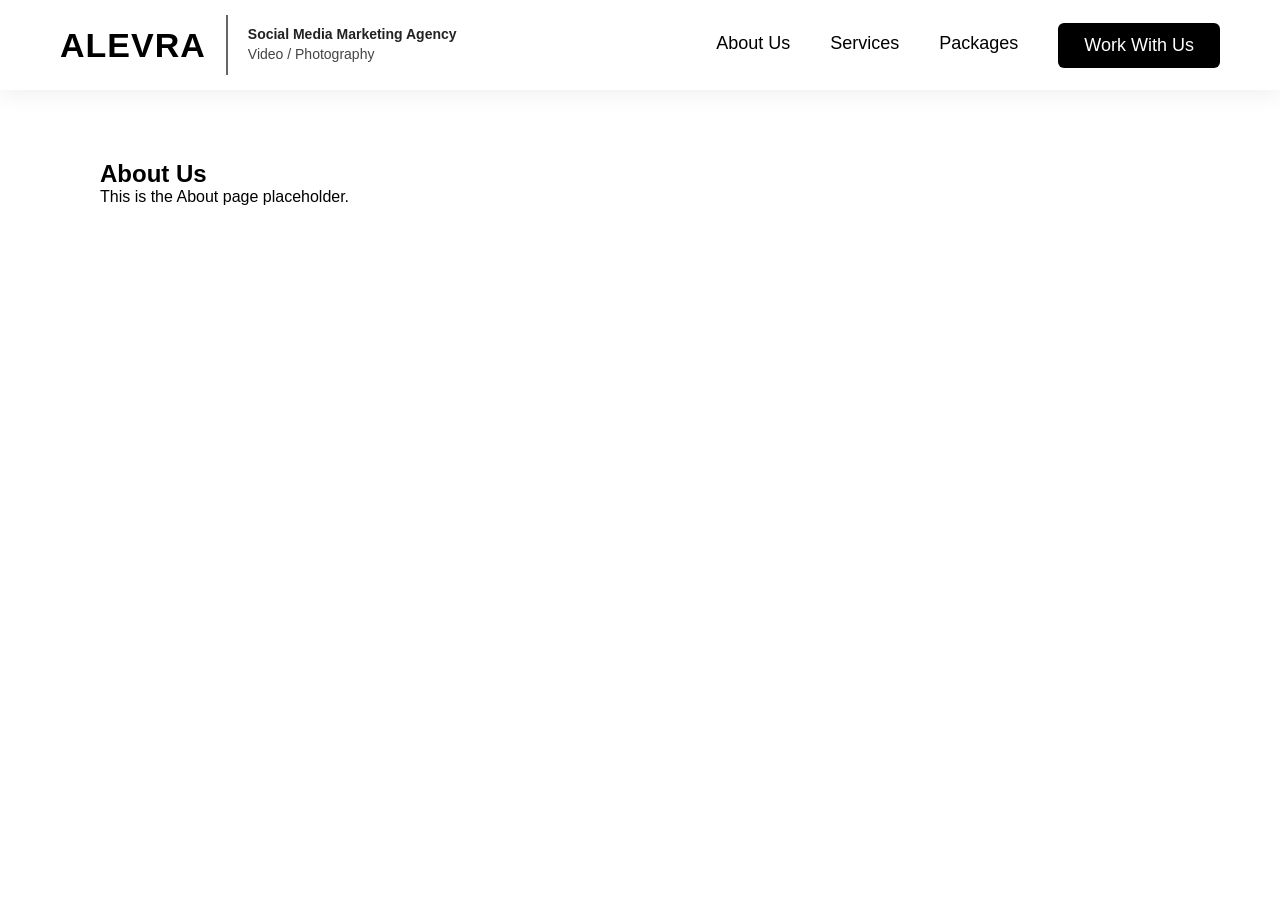
==== about.html @ 5c8bc733 "Add files via upload" ====
<!DOCTYPE html>
<html lang="en">
<head>
    <meta charset="UTF-8">
    <title>Alevra - About</title>
    <link rel="stylesheet" href="style.css">
</head>
<body>

<header>
    <div class="header-left">
        <a href="index.html" class="logo">ALEVRA</a>
        <div class="header-divider"></div>
        <div class="tagline">
            <span>Social Media Marketing Agency</span>
            <span>Video / Photography</span>
        </div>
    </div>

    <nav>
        <a href="about.html">About Us</a>
        <a href="services.html">Services</a>
        <a href="packages.html">Packages</a>
        <a href="contact.html" class="cta">Work With Us</a>
    </nav>
</header>
<section class="page-hero">
    <div class="page-content">
        <h1>About Us</h1>
        <p>This is the About page placeholder.</p>
    </div>
</section>

</body>
</html>
---- style.css ----
/* RESET */
* {
    margin: 0;
    padding: 0;
    box-sizing: border-box;
    font-family: Arial, Helvetica, sans-serif;
}

body {
    min-height: 100vh;
}

/* ================= HEADER ================= */

header {
    position: fixed;
    top: 0;
    width: 100%;
    height: 90px;
    background: white;

    display: flex;
    align-items: center;
    justify-content: space-between;

    padding: 0 60px;

    box-shadow: 0 6px 20px rgba(0,0,0,0.06);
    z-index: 1000;
}
/* LEFT SIDE GROUP */
.header-left {
    display: flex;
    align-items: center;
    gap: 20px;
}

/* Divider between logo and tagline */
/* Divider between logo and tagline */
.header-divider {
    width: 2px;
    height: 60px;       /* longer */
    background: #666;   /* darker but not harsh black */
}

/* Tagline */
.tagline {
    font-size: 14px;
    color: #444;        /* all same colour */
    line-height: 1.4;
}

/* First line slightly stronger */
.tagline span:first-child {
    font-weight: 600;
    color: #222;
}

.tagline {
    display: flex;
    flex-direction: column;   /* stacks vertically */
    font-size: 14px;
    color: #444;
    line-height: 1.4;
}

/* LOGO */
.logo {
    font-size: 34px;
    font-weight: 700;
    text-decoration: none;
    color: black;
    letter-spacing: 1px;
}

/* NAV */
nav {
    display: flex;
    gap: 40px;
}

/* NAV LINKS */
nav a {
    position: relative;
    text-decoration: none;
    color: black;
    font-size: 18px;
    font-weight: 500;
    padding: 10px 0;
    transition: 0.2s ease;
}

/* Underline animation */
nav a::after {
    content: "";
    position: absolute;
    left: 0;
    bottom: 0;
    width: 0%;
    height: 2px;
    background: black;
    transition: width 0.3s ease;
}

nav a:hover::after {
    width: 100%;
}

/* CTA BUTTON */
.cta {
    padding: 12px 26px;
    background: black;
    color: white;
    border-radius: 6px;
    transition: 0.2s ease;
}

.cta:hover {
    background: #222;
    transform: translateY(-2px);
    box-shadow: 0 8px 18px rgba(0,0,0,0.15);
}

/* Remove underline animation from CTA only */
.cta::after {
    display: none;
}

/* ================= HERO ================= */

.hero {
    height: 100vh;
    background: url("https://images.unsplash.com/photo-1500530855697-b586d89ba3ee") center/cover no-repeat;
    position: relative;

    display: flex;
    align-items: center;

    padding: 0 100px;
}

/* Overlay */
.hero::before {
    content: "";
    position: absolute;
    inset: 0;
    background: rgba(0,0,0,0.45);
}

.hero-content {
    position: relative;
    color: white;
    max-width: 700px;
}

.hero h1 {
    font-size: 64px;
    font-weight: 600;
    line-height: 1.1;
    margin-bottom: 40px;
}

.hero h1 span {
    opacity: 0.8;
}

.hero-btn {
    display: inline-block;
    padding: 18px 40px;
    background: white;
    color: black;
    text-decoration: none;
    font-size: 18px;
    font-weight: 500;
    border-radius: 6px;
    transition: 0.2s ease;
}

.hero-btn:hover {
    background: #f0f0f0;
    transform: translateY(-3px);
    box-shadow: 0 8px 30px rgba(0,0,0,0.12);
}

.page-hero {
    padding-top: 160px;   /* pushes content below fixed header */
    padding-left: 100px;
    padding-right: 100px;
}
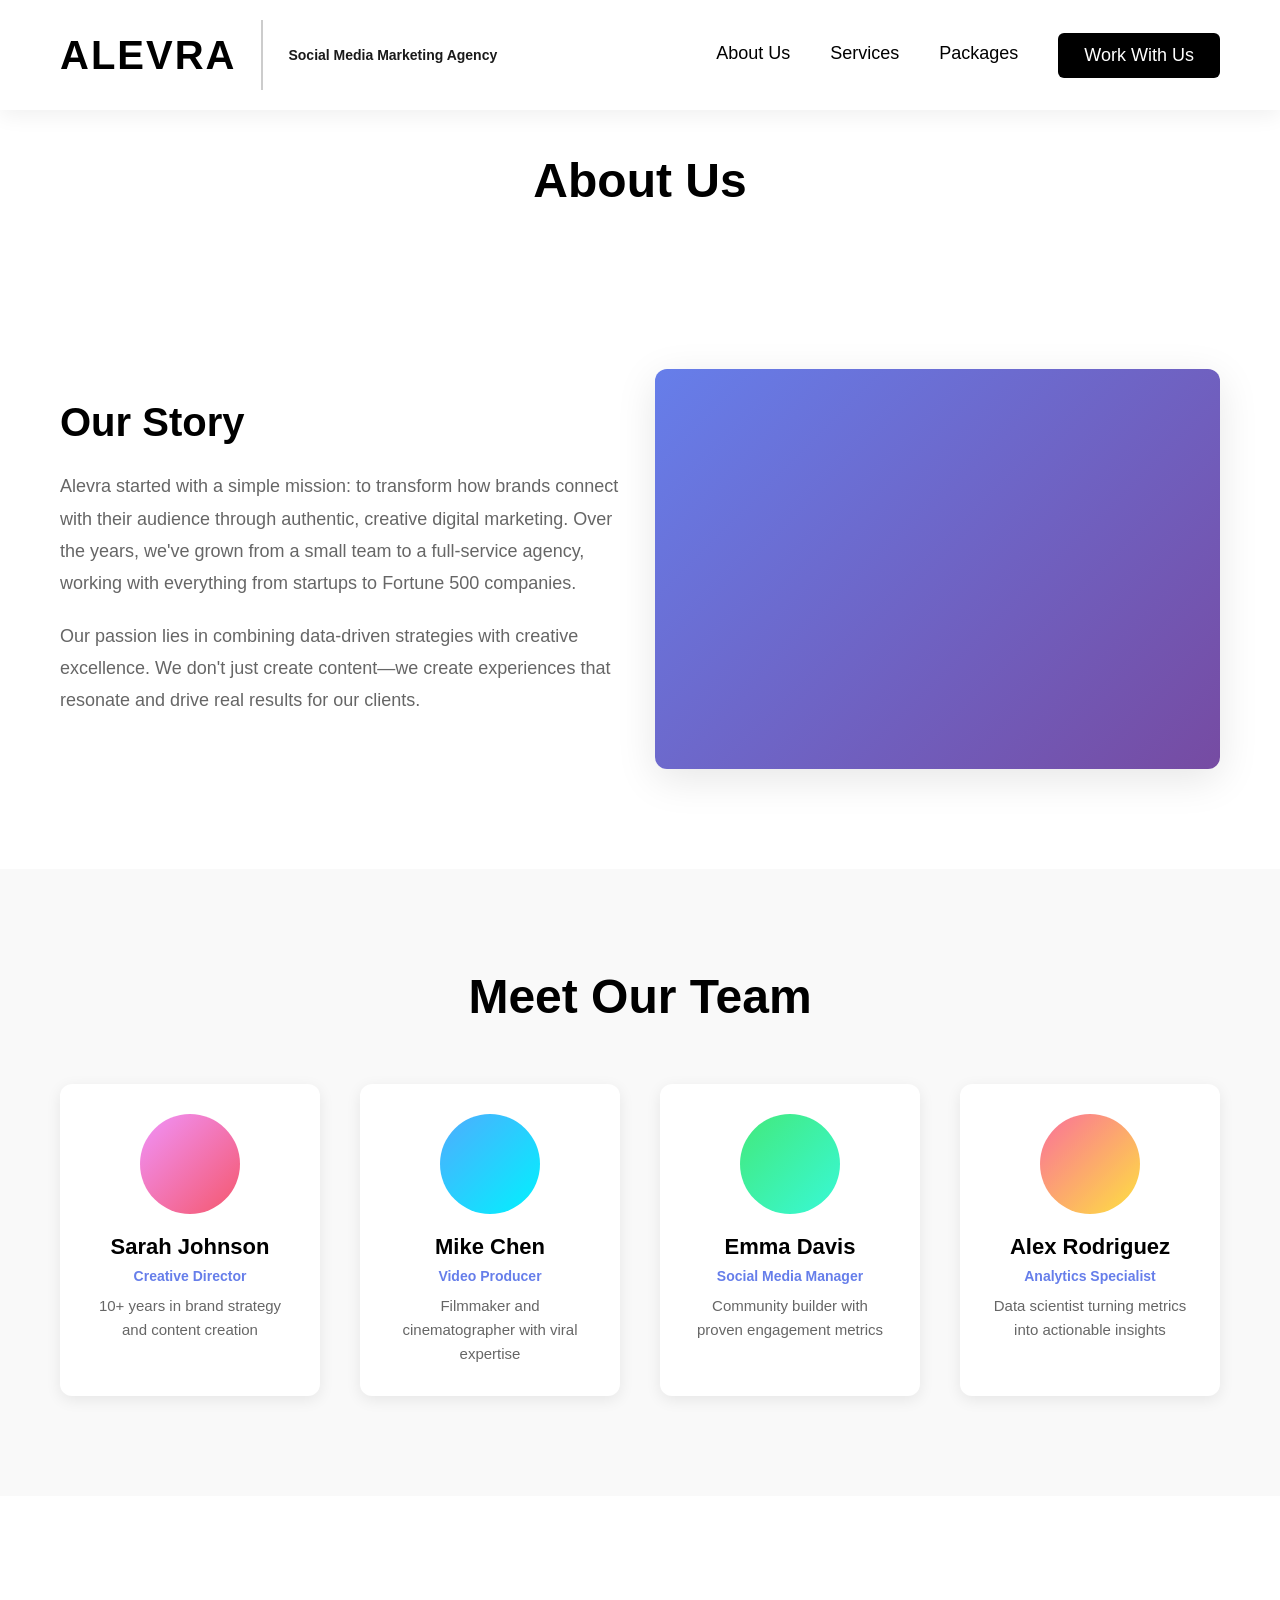
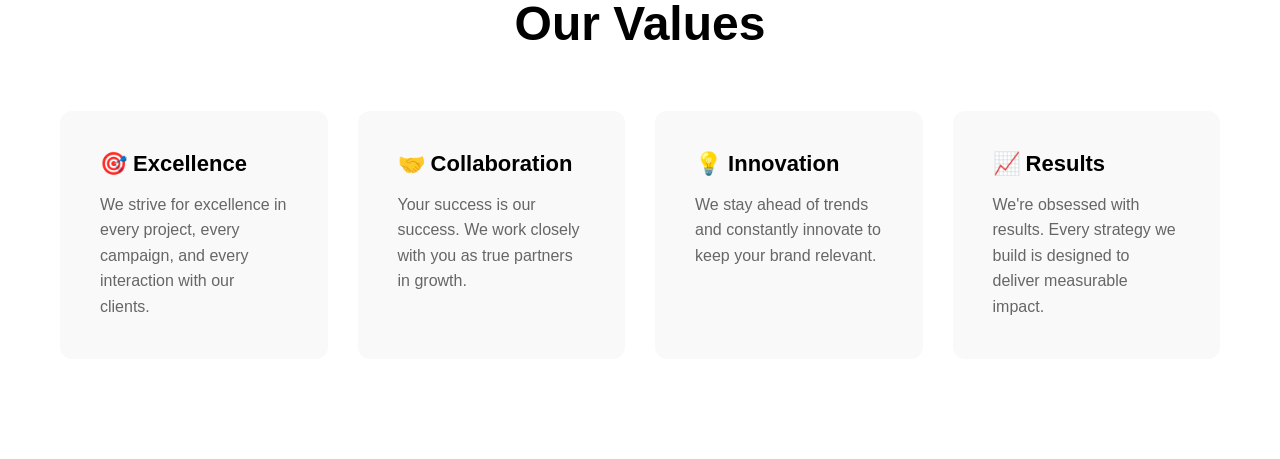
==== commit 64639a97: "Add files via upload" ====
--- a/about.html
+++ b/about.html
@@ -13,7 +13,6 @@
         <div class="header-divider"></div>
         <div class="tagline">
             <span>Social Media Marketing Agency</span>
-            <span>Video / Photography</span>
         </div>
     </div>
 
@@ -24,12 +23,105 @@
         <a href="contact.html" class="cta">Work With Us</a>
     </nav>
 </header>
-<section class="page-hero">
-    <div class="page-content">
-        <h1>About Us</h1>
-        <p>This is the About page placeholder.</p>
+<!-- About heading -->
+<section class="about-intro">
+    <div class="intro-container">
+        <h2>About Us</h2>
     </div>
 </section>
 
+<!-- Our Story Section -->
+<section class="story-section">
+    <div class="story-container">
+        <div class="story-text">
+            <h2>Our Story</h2>
+            <p>Alevra started with a simple mission: to transform how brands connect with their audience through authentic, creative digital marketing. Over the years, we've grown from a small team to a full-service agency, working with everything from startups to Fortune 500 companies.</p>
+            <p>Our passion lies in combining data-driven strategies with creative excellence. We don't just create content—we create experiences that resonate and drive real results for our clients.</p>
+        </div>
+        <div class="story-image">
+            <div class="placeholder-image" style="background: linear-gradient(135deg, #667eea 0%, #764ba2 100%);"></div>
+        </div>
+    </div>
+</section>
+
+<!-- Team Section -->
+<section class="team-section">
+    <div class="team-container">
+        <h2>Meet Our Team</h2>
+        <div class="team-grid">
+            <div class="team-card scroll-animate">
+                <div class="team-avatar" style="background: linear-gradient(135deg, #f093fb 0%, #f5576c 100%);"></div>
+                <h3>Sarah Johnson</h3>
+                <p class="role">Creative Director</p>
+                <p class="bio">10+ years in brand strategy and content creation</p>
+            </div>
+            <div class="team-card scroll-animate">
+                <div class="team-avatar" style="background: linear-gradient(135deg, #4facfe 0%, #00f2fe 100%);"></div>
+                <h3>Mike Chen</h3>
+                <p class="role">Video Producer</p>
+                <p class="bio">Filmmaker and cinematographer with viral expertise</p>
+            </div>
+            <div class="team-card scroll-animate">
+                <div class="team-avatar" style="background: linear-gradient(135deg, #43e97b 0%, #38f9d7 100%);"></div>
+                <h3>Emma Davis</h3>
+                <p class="role">Social Media Manager</p>
+                <p class="bio">Community builder with proven engagement metrics</p>
+            </div>
+            <div class="team-card scroll-animate">
+                <div class="team-avatar" style="background: linear-gradient(135deg, #fa709a 0%, #fee140 100%);"></div>
+                <h3>Alex Rodriguez</h3>
+                <p class="role">Analytics Specialist</p>
+                <p class="bio">Data scientist turning metrics into actionable insights</p>
+            </div>
+        </div>
+    </div>
+</section>
+
+<!-- Values Section -->
+<section class="values-section">
+    <div class="values-container">
+        <h2>Our Values</h2>
+        <div class="values-grid">
+            <div class="value-card scroll-animate">
+                <h3>🎯 Excellence</h3>
+                <p>We strive for excellence in every project, every campaign, and every interaction with our clients.</p>
+            </div>
+            <div class="value-card scroll-animate">
+                <h3>🤝 Collaboration</h3>
+                <p>Your success is our success. We work closely with you as true partners in growth.</p>
+            </div>
+            <div class="value-card scroll-animate">
+                <h3>💡 Innovation</h3>
+                <p>We stay ahead of trends and constantly innovate to keep your brand relevant.</p>
+            </div>
+            <div class="value-card scroll-animate">
+                <h3>📈 Results</h3>
+                <p>We're obsessed with results. Every strategy we build is designed to deliver measurable impact.</p>
+            </div>
+        </div>
+    </div>
+</section>
+
+<script>
+    // Scroll animation trigger
+    const observerOptions = {
+        threshold: 0.1,
+        rootMargin: '0px 0px -100px 0px'
+    };
+
+    const observer = new IntersectionObserver(function(entries) {
+        entries.forEach(entry => {
+            if (entry.isIntersecting) {
+                entry.target.classList.add('animated');
+                observer.unobserve(entry.target);
+            }
+        });
+    }, observerOptions);
+
+    document.querySelectorAll('.scroll-animate').forEach(el => {
+        observer.observe(el);
+    });
+</script>
+
 </body>
 </html>
--- a/style.css
+++ b/style.css
@@ -16,7 +16,7 @@
     position: fixed;
     top: 0;
     width: 100%;
-    height: 90px;
+    height: 110px;
     background: white;
 
     display: flex;
@@ -32,45 +32,41 @@
 .header-left {
     display: flex;
     align-items: center;
-    gap: 20px;
-}
-
-/* Divider between logo and tagline */
+    gap: 25px;
+}
+
 /* Divider between logo and tagline */
 .header-divider {
     width: 2px;
-    height: 60px;       /* longer */
-    background: #666;   /* darker but not harsh black */
+    height: 70px;
+    background: #ccc;
 }
 
 /* Tagline */
 .tagline {
-    font-size: 14px;
-    color: #444;        /* all same colour */
-    line-height: 1.4;
+    display: flex;
+    flex-direction: column;
+    font-size: 13px;
+    color: #555;
+    line-height: 1.5;
+    gap: 2px;
 }
 
 /* First line slightly stronger */
 .tagline span:first-child {
-    font-weight: 600;
-    color: #222;
-}
-
-.tagline {
-    display: flex;
-    flex-direction: column;   /* stacks vertically */
+    font-weight: 700;
+    color: #1a1a1a;
     font-size: 14px;
-    color: #444;
-    line-height: 1.4;
 }
 
 /* LOGO */
 .logo {
-    font-size: 34px;
+    font-size: 40px;
     font-weight: 700;
     text-decoration: none;
     color: black;
-    letter-spacing: 1px;
+    letter-spacing: 2px;
+    line-height: 1;
 }
 
 /* NAV */
@@ -129,7 +125,7 @@
 /* ================= HERO ================= */
 
 .hero {
-    height: 100vh;
+    height: 95vh;
     background: url("https://images.unsplash.com/photo-1500530855697-b586d89ba3ee") center/cover no-repeat;
     position: relative;
 
@@ -183,7 +179,920 @@
 }
 
 .page-hero {
-    padding-top: 160px;   /* pushes content below fixed header */
-    padding-left: 100px;
+    padding-top: 180px;   /* pushes content below fixed header */
+    padding-left: 60px;
     padding-right: 100px;
+}
+
+/* ================= WHY SECTION ================= */
+
+.why-section {
+    padding: 60px 60px 100px 60px;
+    background: #f9f9f9;
+}
+
+.why-container {
+    max-width: 1200px;
+    margin: 0 auto;
+}
+
+.why-section h2 {
+    font-size: 48px;
+    font-weight: 600;
+    margin-bottom: 60px;
+    text-align: center;
+}
+
+.why-grid {
+    display: grid;
+    grid-template-columns: repeat(auto-fit, minmax(280px, 1fr));
+    gap: 40px;
+}
+
+.why-card {
+    background: white;
+    padding: 40px;
+    border-radius: 12px;
+    box-shadow: 0 4px 15px rgba(0,0,0,0.08);
+    transition: all 0.3s ease;
+    opacity: 0;
+    transform: translateY(30px);
+}
+
+.why-card.animated {
+    opacity: 1;
+    transform: translateY(0);
+}
+
+.why-card:hover {
+    transform: translateY(-10px);
+    box-shadow: 0 12px 30px rgba(0,0,0,0.15);
+}
+
+.why-icon {
+    font-size: 48px;
+    margin-bottom: 20px;
+}
+
+.why-card h3 {
+    font-size: 24px;
+    margin-bottom: 15px;
+    color: #222;
+}
+
+.why-card p {
+    font-size: 16px;
+    color: #666;
+    line-height: 1.6;
+}
+
+/* ================= STATS SECTION ================= */
+
+.stats-section {
+    padding: 100px 60px;
+    background: black;
+    color: white;
+}
+
+.stats-section h2 {
+    font-size: 48px;
+    font-weight: 600;
+    margin-bottom: 60px;
+    text-align: center;
+}
+
+.stats-grid {
+    display: grid;
+    grid-template-columns: repeat(auto-fit, minmax(250px, 1fr));
+    gap: 40px;
+    max-width: 1200px;
+    margin: 0 auto;
+}
+
+.stat-card {
+    text-align: center;
+    padding: 40px;
+    border: 2px solid rgba(255,255,255,0.1);
+    border-radius: 12px;
+    opacity: 0;
+    transform: scale(0.9);
+    transition: all 0.3s ease;
+}
+
+.stat-card.animated {
+    opacity: 1;
+    transform: scale(1);
+}
+
+.stat-card:hover {
+    border-color: rgba(255,255,255,0.3);
+    background: rgba(255,255,255,0.05);
+}
+
+.stat-number {
+    font-size: 56px;
+    font-weight: 700;
+    margin-bottom: 10px;
+    color: #fff;
+}
+
+.stat-card p {
+    font-size: 18px;
+    color: rgba(255,255,255,0.7);
+}
+
+/* ================= RECENT WORK ================= */
+
+.recent-work {
+    padding: 100px 60px;
+    background: white;
+}
+
+.recent-container {
+    max-width: 1200px;
+    margin: 0 auto;
+}
+
+.recent-work h2 {
+    font-size: 48px;
+    font-weight: 600;
+    margin-bottom: 60px;
+    text-align: center;
+}
+
+.work-grid {
+    display: grid;
+    grid-template-columns: repeat(auto-fit, minmax(300px, 1fr));
+    gap: 40px;
+}
+
+.work-card {
+    height: 300px;
+    border-radius: 12px;
+    position: relative;
+    overflow: hidden;
+    cursor: pointer;
+    opacity: 0;
+    transform: translateY(30px);
+    transition: all 0.3s ease;
+}
+
+.work-card.animated {
+    opacity: 1;
+    transform: translateY(0);
+}
+
+.work-card:hover {
+    transform: translateY(-10px);
+    box-shadow: 0 15px 40px rgba(0,0,0,0.2);
+}
+
+.work-overlay {
+    position: absolute;
+    inset: 0;
+    background: rgba(0,0,0,0.3);
+    display: flex;
+    flex-direction: column;
+    justify-content: flex-end;
+    padding: 30px;
+    color: white;
+    transition: all 0.3s ease;
+}
+
+.work-card:hover .work-overlay {
+    background: rgba(0,0,0,0.5);
+}
+
+.work-overlay h3 {
+    font-size: 28px;
+    font-weight: 600;
+    margin-bottom: 8px;
+}
+
+.work-overlay p {
+    font-size: 16px;
+    opacity: 0.9;
+}
+
+/* ================= PARTNERS SECTION ================= */
+
+.partners-section {
+    padding: 100px 60px;
+    background: #f9f9f9;
+}
+
+.partners-container {
+    max-width: 1400px;
+    margin: 0 auto;
+}
+
+.partners-section h2 {
+    font-size: 48px;
+    font-weight: 600;
+    margin-bottom: 15px;
+    text-align: center;
+}
+
+.partners-subtitle {
+    font-size: 18px;
+    color: #666;
+    text-align: center;
+    margin-bottom: 50px;
+}
+
+.partners-scroll {
+    display: flex;
+    gap: 30px;
+    overflow-x: auto;
+    padding: 20px 10px;
+    scroll-behavior: smooth;
+    -webkit-overflow-scrolling: touch;
+    scrollbar-width: none;
+}
+
+.partners-scroll::-webkit-scrollbar {
+    display: none;
+}
+
+.partners-scroll {
+    -ms-overflow-style: none;
+}
+
+.partner-logo {
+    flex: 0 0 200px;
+    display: flex;
+    flex-direction: column;
+    align-items: center;
+    gap: 15px;
+    text-align: center;
+    opacity: 0;
+    transform: scale(0.9);
+    transition: all 0.3s ease;
+}
+
+.partner-logo.animated {
+    opacity: 1;
+    transform: scale(1);
+}
+
+.logo-box {
+    width: 160px;
+    height: 160px;
+    border-radius: 12px;
+    box-shadow: 0 8px 20px rgba(0,0,0,0.1);
+    transition: all 0.3s ease;
+}
+
+.partner-logo:hover .logo-box {
+    transform: translateY(-8px);
+    box-shadow: 0 15px 40px rgba(0,0,0,0.15);
+}
+
+.partner-logo p {
+    font-size: 15px;
+    font-weight: 600;
+    color: #333;
+    min-height: 40px;
+    display: flex;
+    align-items: center;
+    justify-content: center;
+}
+
+/* ================= CTA SECTION ================= */
+
+.cta-section {
+    padding: 100px 60px;
+    background: linear-gradient(135deg, #667eea 0%, #764ba2 100%);
+    color: white;
+    text-align: center;
+}
+
+.cta-content {
+    max-width: 700px;
+    margin: 0 auto;
+}
+
+.cta-section h2 {
+    font-size: 48px;
+    font-weight: 600;
+    margin-bottom: 20px;
+}
+
+.cta-section p {
+    font-size: 20px;
+    margin-bottom: 40px;
+    opacity: 0.95;
+}
+
+.cta-btn {
+    display: inline-block;
+    padding: 18px 45px;
+    background: white;
+    color: #667eea;
+    text-decoration: none;
+    font-size: 18px;
+    font-weight: 600;
+    border-radius: 8px;
+    transition: all 0.3s ease;
+}
+
+.cta-btn:hover {
+    background: #f0f0f0;
+    transform: translateY(-3px);
+    box-shadow: 0 10px 30px rgba(0,0,0,0.2);
+}
+
+/* ================= ABOUT PAGE ================= */
+
+.about-intro {
+    padding-top: 17vh;    /* push below header */
+    background: white;
+}
+
+.about-intro .intro-container {
+    max-width: 1200px;
+    margin: 0 auto;
+    text-align: center;
+}
+
+.about-intro h2 {
+    font-size: 48px;
+    font-weight: 600;
+    margin-bottom: 0.5px;    /* closer to story section */
+}
+
+.story-section {
+    padding: 160px 60px 100px 60px;
+    background: white;
+}
+
+.story-container {
+    max-width: 1200px;
+    margin: 0 auto;
+    display: grid;
+    grid-template-columns: 1fr 1fr;
+    gap: 30px;    /* reduce spacing between text and image */
+    align-items: center;
+}
+
+.story-text h2 {
+    font-size: 40px;
+    font-weight: 600;
+    margin-bottom: 25px;
+}
+
+.story-text p {
+    font-size: 18px;
+    color: #666;
+    line-height: 1.8;
+    margin-bottom: 20px;
+}
+
+.placeholder-image {
+    width: 100%;
+    height: 400px;
+    border-radius: 12px;
+    box-shadow: 0 10px 40px rgba(0,0,0,0.1);
+}
+
+.team-section {
+    padding: 100px 60px;
+    background: #f9f9f9;
+}
+
+.team-container {
+    max-width: 1200px;
+    margin: 0 auto;
+}
+
+.team-section h2 {
+    font-size: 48px;
+    font-weight: 600;
+    margin-bottom: 60px;
+    text-align: center;
+}
+
+.team-grid {
+    display: grid;
+    grid-template-columns: repeat(auto-fit, minmax(250px, 1fr));
+    gap: 40px;
+}
+
+.team-card {
+    background: white;
+    padding: 30px;
+    border-radius: 12px;
+    text-align: center;
+    box-shadow: 0 4px 15px rgba(0,0,0,0.08);
+    opacity: 0;
+    transform: translateY(30px);
+    transition: all 0.3s ease;
+}
+
+.team-card.animated {
+    opacity: 1;
+    transform: translateY(0);
+}
+
+.team-card:hover {
+    transform: translateY(-10px);
+    box-shadow: 0 12px 30px rgba(0,0,0,0.15);
+}
+
+.team-avatar {
+    width: 100px;
+    height: 100px;
+    border-radius: 50%;
+    margin: 0 auto 20px;
+}
+
+.team-card h3 {
+    font-size: 22px;
+    font-weight: 600;
+    margin-bottom: 8px;
+}
+
+.team-card .role {
+    font-size: 14px;
+    font-weight: 600;
+    color: #667eea;
+    margin-bottom: 10px;
+}
+
+.team-card .bio {
+    font-size: 15px;
+    color: #666;
+    line-height: 1.6;
+}
+
+.values-section {
+    padding: 100px 60px;
+    background: white;
+}
+
+.values-container {
+    max-width: 1200px;
+    margin: 0 auto;
+}
+
+.values-section h2 {
+    font-size: 48px;
+    font-weight: 600;
+    margin-bottom: 60px;
+    text-align: center;
+}
+
+.values-grid {
+    display: grid;
+    grid-template-columns: repeat(auto-fit, minmax(250px, 1fr));
+    gap: 30px;
+}
+
+.value-card {
+    padding: 40px;
+    background: #f9f9f9;
+    border-radius: 12px;
+    opacity: 0;
+    transform: scale(0.9);
+    transition: all 0.3s ease;
+}
+
+.value-card.animated {
+    opacity: 1;
+    transform: scale(1);
+}
+
+.value-card:hover {
+    background: white;
+    box-shadow: 0 8px 20px rgba(0,0,0,0.1);
+}
+
+.value-card h3 {
+    font-size: 22px;
+    font-weight: 600;
+    margin-bottom: 15px;
+}
+
+.value-card p {
+    font-size: 16px;
+    color: #666;
+    line-height: 1.6;
+}
+
+/* ================= SERVICES PAGE ================= */
+
+.services-categories {
+    padding: 100px 60px;
+    background: white;
+}
+
+.services-container {
+    max-width: 1200px;
+    margin: 0 auto;
+    padding-top: 7vh;   /* bring title closer to header */
+}
+
+
+.services-container > h2 {
+    font-size: 48px;
+    font-weight: 600;
+    margin-bottom: 50px;
+    text-align: center;
+}
+
+.service-category {
+    margin-bottom: 100px;
+}
+
+.category-title {
+    font-size: 32px;
+    font-weight: 600;
+    margin-bottom: 40px;
+    color: #222;
+    padding-bottom: 15px;
+    border-bottom: 3px solid #667eea;
+    display: inline-block;
+}
+
+.service-grid {
+    display: grid;
+    grid-template-columns: repeat(auto-fit, minmax(280px, 1fr));
+    gap: 30px;
+}
+
+.service-card {
+    background: #f9f9f9;
+    padding: 35px;
+    border-radius: 12px;
+    text-align: center;
+    border: 2px solid #f0f0f0;
+    opacity: 0;
+    transform: translateY(30px);
+    transition: all 0.3s ease;
+}
+
+.service-card.animated {
+    opacity: 1;
+    transform: translateY(0);
+}
+
+.service-card:hover {
+    transform: translateY(-10px);
+    background: white;
+    border-color: #667eea;
+    box-shadow: 0 12px 30px rgba(102, 126, 234, 0.15);
+}
+
+.service-card .service-icon {
+    font-size: 48px;
+    margin-bottom: 15px;
+    display: block;
+}
+
+.service-card h4 {
+    font-size: 20px;
+    font-weight: 600;
+    margin-bottom: 12px;
+    color: #222;
+}
+
+.service-card p {
+    font-size: 15px;
+    color: #666;
+    line-height: 1.6;
+}
+
+.services-detail {
+    padding: 100px 60px;
+    background: white;
+}
+
+.services-container {
+    max-width: 1200px;
+    margin: 0 auto;
+}
+
+.service-item {
+    display: grid;
+    grid-template-columns: 100px 1fr;
+    gap: 40px;
+    align-items: flex-start;
+    margin-bottom: 80px;
+    opacity: 0;
+    transform: translateX(-30px);
+    transition: all 0.3s ease;
+}
+
+.service-item.animated {
+    opacity: 1;
+    transform: translateX(0);
+}
+
+.service-item:hover {
+    transform: translateX(10px);
+}
+
+.service-icon {
+    font-size: 64px;
+}
+
+.service-content h2 {
+    font-size: 36px;
+    font-weight: 600;
+    margin-bottom: 20px;
+}
+
+.service-content p {
+    font-size: 18px;
+    color: #666;
+    line-height: 1.8;
+    margin-bottom: 25px;
+}
+
+.service-features {
+    list-style: none;
+    display: grid;
+    grid-template-columns: repeat(auto-fit, minmax(200px, 1fr));
+    gap: 15px;
+}
+
+.service-features li {
+    padding: 10px 15px;
+    background: #f0f0f0;
+    border-radius: 6px;
+    font-size: 16px;
+    color: #333;
+}
+
+.services-why {
+    padding: 100px 60px;
+    background: #f9f9f9;
+}
+
+.services-why h2 {
+    font-size: 48px;
+    font-weight: 600;
+    margin-bottom: 60px;
+    text-align: center;
+}
+
+.why-grid {
+    display: grid;
+    grid-template-columns: repeat(auto-fit, minmax(250px, 1fr));
+    gap: 30px;
+    max-width: 1200px;
+    margin: 0 auto;
+}
+
+.why-card {
+    background: white;
+    padding: 30px;
+    border-radius: 12px;
+    text-align: center;
+    box-shadow: 0 4px 15px rgba(0,0,0,0.08);
+    opacity: 0;
+    transform: translateY(30px);
+    transition: all 0.3s ease;
+}
+
+.why-card.animated {
+    opacity: 1;
+    transform: translateY(0);
+}
+
+.why-card:hover {
+    transform: translateY(-10px);
+    box-shadow: 0 12px 30px rgba(0,0,0,0.15);
+}
+
+.why-icon {
+    font-size: 40px;
+    margin-bottom: 15px;
+}
+
+.why-card h3 {
+    font-size: 20px;
+    font-weight: 600;
+    margin-bottom: 12px;
+}
+
+.why-card p {
+    font-size: 15px;
+    color: #666;
+    line-height: 1.6;
+}
+
+/* ================= PACKAGES PAGE ================= */
+
+.packages-section {
+    padding: 100px 60px;
+    background: white;
+}
+
+.packages-container {
+    max-width: 1300px;
+    margin: 0 auto;
+    padding-top: 7vh;   /* bring packages title closer to header */
+}
+
+.packages-container > h2,
+.packages-main-title {
+    font-size: 48px;
+    font-weight: 600;
+    margin-bottom: 50px;
+    text-align: center;
+}
+
+.packages-grid {
+    display: grid;
+    grid-template-columns: repeat(3, 1fr);
+    gap: 30px;
+}
+
+.package-box {
+    background: white;
+    border: 2px solid #e0e0e0;
+    border-radius: 12px;
+    padding: 40px;
+    text-align: center;
+    position: relative;
+    opacity: 0;
+    transform: translateY(30px);
+    transition: all 0.3s ease;
+}
+
+.package-box.animated {
+    opacity: 1;
+    transform: translateY(0);
+}
+
+.package-box:hover {
+    border-color: #667eea;
+    box-shadow: 0 12px 40px rgba(102, 126, 234, 0.2);
+    transform: translateY(-10px);
+}
+
+.package-box.featured {
+    border-color: #667eea;
+    box-shadow: 0 8px 30px rgba(102, 126, 234, 0.15);
+    transform: scale(1.05);
+}
+
+.package-box.featured.animated {
+    transform: scale(1.05);
+}
+
+.package-box.featured:hover {
+    transform: scale(1.05) translateY(-10px);
+}
+
+.package-badge {
+    position: absolute;
+    top: 20px;
+    left: 50%;
+    transform: translateX(-50%);
+    background: #667eea;
+    color: white;
+    padding: 6px 15px;
+    border-radius: 20px;
+    font-size: 12px;
+    font-weight: 700;
+}
+
+.package-header {
+    font-size: 28px;
+    font-weight: 600;
+    margin-top: 10px;
+    margin-bottom: 15px;
+}
+
+.package-price {
+    font-size: 42px;
+    font-weight: 700;
+    color: #667eea;
+    margin-bottom: 5px;
+}
+
+.package-period {
+    font-size: 14px;
+    color: #999;
+    margin-bottom: 30px;
+}
+
+.package-features {
+    list-style: none;
+    text-align: left;
+    margin: 30px 0;
+    font-size: 15px;
+    color: #666;
+}
+
+.package-features li {
+    padding: 12px 0;
+    border-bottom: 1px solid #f0f0f0;
+}
+
+.package-features li:last-child {
+    border-bottom: none;
+}
+
+.package-btn {
+    display: inline-block;
+    width: 100%;
+    padding: 14px 30px;
+    margin-top: 25px;
+    background: #f0f0f0;
+    color: black;
+    text-decoration: none;
+    font-size: 16px;
+    font-weight: 600;
+    border-radius: 8px;
+    transition: all 0.3s ease;
+    border: 2px solid transparent;
+}
+
+.package-btn:hover {
+    background: #e0e0e0;
+    transform: translateY(-2px);
+}
+
+.package-btn.primary {
+    background: #667eea;
+    color: white;
+}
+
+.package-btn.primary:hover {
+    background: #5568d3;
+}
+
+/* ================= FAQ SECTION ================= */
+
+.packages-faq {
+    padding: 100px 60px;
+    background: #f9f9f9;
+}
+
+.faq-container {
+    max-width: 1200px;
+    margin: 0 auto;
+}
+
+.packages-faq h2 {
+    font-size: 48px;
+    font-weight: 600;
+    margin-bottom: 60px;
+    text-align: center;
+}
+
+.faq-grid {
+    display: grid;
+    grid-template-columns: repeat(auto-fit, minmax(280px, 1fr));
+    gap: 40px;
+}
+
+.faq-item {
+    background: white;
+    padding: 30px;
+    border-radius: 12px;
+    box-shadow: 0 4px 15px rgba(0,0,0,0.08);
+    opacity: 0;
+    transform: translateY(30px);
+    transition: all 0.3s ease;
+}
+
+.faq-item.animated {
+    opacity: 1;
+    transform: translateY(0);
+}
+
+.faq-item h3 {
+    font-size: 18px;
+    font-weight: 600;
+    margin-bottom: 12px;
+    color: #222;
+}
+
+.faq-item p {
+    font-size: 15px;
+    color: #666;
+    line-height: 1.6;
+}
+
+/* ================= PAGE CONTENT ================= */
+
+.page-content {
+    padding: 5px 0;
+    margin-top: -15px;
+}
+
+.page-content h1 {
+    font-size: 52px;
+    font-weight: 600;
+    margin-bottom: 20px;
+    color: black;
+}
+
+.page-content p {
+    font-size: 18px;
+    color: #666;
 }
